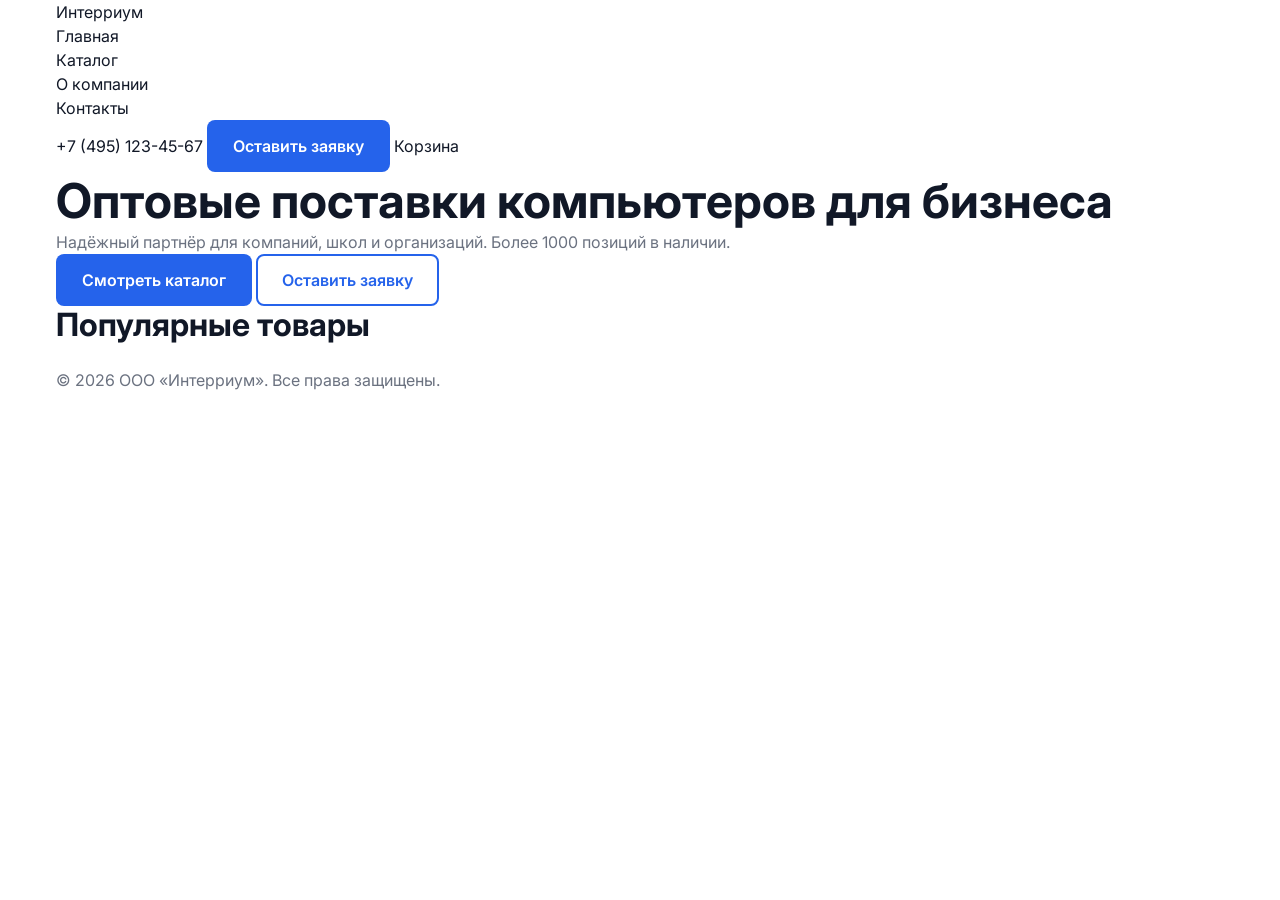
==== about.html @ 9c42518e "Initial commit" ====
<!doctype html>
<html lang="ru">
  <head>
    <meta charset="UTF-8" />
    <meta name="viewport" content="width=device-width, initial-scale=1.0" />
    <meta
      name="description"
      content="ООО Интерриум  оптовый поставщик компьютерной техники с 2005 года. История, партнёры, преимущества."
    />
    <title>О компании — Интерриум</title>
    <link rel="preconnect" href="https://fonts.googleapis.com" />
    <link rel="preconnect" href="https://fonts.gstatic.com" crossorigin />
    <link
      href="https://fonts.googleapis.com/css2?family=Inter:ital,opsz,wght@0,14..32,100..900;1,14..32,100..900&display=swap"
      rel="stylesheet"
    />
    <link rel="stylesheet" href="css/reset.css" />
    <link rel="stylesheet" href="css/variables.css" />
    <link rel="stylesheet" href="css/style.css" />
  </head>
  <body>
    <header class="header">
      <div class="container">
        <a href="index.html" class="header__logo">Интерриум</a>
        <nav class="header__nav">
          <ul class="header__nav-list">
            <li>
              <a href="index.html" class="header__nav-link active">Главная</a>
            </li>
            <li>
              <a href="catalog.html" class="header__nav-link">Каталог</a>
            </li>
            <li>
              <a href="about.html" class="header__nav-link">О компании</a>
            </li>
            <li>
              <a href="contacts.html" class="header__nav-link">Контакты</a>
            </li>
          </ul>
        </nav>
        <a href="tel:+74951234567" class="header__phone">+7 (495) 123-45-67</a>
        <button type="button" class="btn btn--primary header__btn">
          Оставить заявку
        </button>
        <a href="cart.html" class="header__cart">Корзина</a>
      </div>
    </header>

    <main class="main">
      <section class="hero">
        <div class="container">
          <h1 class="hero__title">Оптовые поставки компьютеров для бизнеса</h1>
          <p class="hero__subtitle">
            Надёжный партнёр для компаний, школ и организаций. Более 1000
            позиций в наличии.
          </p>
          <div class="hero__buttons">
            <button type="button" class="btn btn--primary">
              Смотреть каталог
            </button>
            <button type="button" class="btn btn--outline">
              Оставить заявку
            </button>
          </div>
        </div>
      </section>

      <section class="featured-products">
        <div class="container">
          <h2 class="section-title">Популярные товары</h2>
        </div>
      </section>
    </main>

    <footer class="footer">
      <div class="container">
        <p class="footer__copy">© 2026 ООО «Интерриум». Все права защищены.</p>
      </div>
    </footer>

    <script src="js\main.js"></script>
  </body>
</html>
---- css/variables.css ----
:root {
  --color-primary: #2563eb;
  --color-primary-dark: #1d4ed8;

  --color-dark: #111827;
  --color-gray: #6b7280;
  --color-light: #f3f4f6;
  --color-white: #ffffff;

  --color-success: #10b981;
  --color-danger: #ef4444;

  --font-family: "Inter", sans-serif;

  --font-size-xs: 12px;
  --font-size-sm: 14px;
  --font-size-base: 16px;
  --font-size-lg: 18px;
  --font-size-xl: 20px;
  --font-size-2xl: 24px;
  --font-size-3xl: 32px;
  --font-size-4xl: 48px;

  --font-weight-regular: 400;
  --font-weight-medium: 500;
  --font-weight-semibold: 600;
  --font-weight-bold: 700;

  --line-height-tight: 1.2;
  --line-height-normal: 1.5;
  --line-height-loose: 1.75;

  --spacing-xs: 4px;
  --spacing-sm: 8px;
  --spacing-md: 16px;
  --spacing-lg: 24px;
  --spacing-xl: 32px;
  --spacing-2xl: 48px;
  --spacing-3xl: 64px;
  --spacing-4xl: 96px;

  --radius-sm: 4px;
  --radius-md: 8px;
  --radius-lg: 12px;
  --radius-xl: 16px;
  --radius-full: 9999px;

  --shadow-sm: 0 1px 3px rgba(0, 0, 0, 0.1);
  --shadow-md: 0 4px 12px rgba(0, 0, 0, 0.1);
  --shadow-lg: 0 8px 24px rgba(0, 0, 0, 0.12);

  --transition-fast: 0.15s ease;
  --transition-base: 0.3s ease;

  --container-width: 1200px;
  --header-height: 80px;
}
---- css/style.css ----
body {
  font-family: var(--font-family);
  font-size: var(--font-size-base);
  font-weight: var(--font-weight-regular);
  line-height: var(--line-height-normal);
  color: var(--color-dark);
  background-color: var(--color-white);
  -webkit-font-smoothing: antialiased;
}

h1 {
  font-size: var(--font-size-4xl);
  font-weight: var(--font-weight-bold);
  line-height: var(--line-height-tight);
  color: var(--color-dark);
}

h2 {
  font-size: var(--font-size-3xl);
  font-weight: var(--font-weight-bold);
  line-height: var(--line-height-tight);
}

h3 {
  font-size: var(--font-size-2xl);
  font-weight: var(--font-weight-semibold);
  line-height: var(--line-height-tight);
}

p {
  line-height: var(--line-height-normal);
  color: var(--color-gray);
}

.section-title {
  font-size: var(--font-size-3xl);
  font-weight: var(--font-weight-bold);
  color: var(--color-dark);
  margin-bottom: var(--spacing-lg);
}

.section-subtitle {
  font-size: var(--font-size-lg);
  color: var(--color-gray);
  margin-bottom: var(--spacing-2xl);
}

.btn {
  display: inline-flex;
  align-items: center;
  justify-content: center;
  gap: var(--spacing-sm);
  padding: 12px 24px;
  font-size: var(--font-size-base);
  font-weight: var(--font-weight-semibold);
  border-radius: var(--radius-md);
  cursor: pointer;
  border: 2px solid transparent;
  transition: all var(--transition-base);
  white-space: nowrap;
}

.btn--primary {
  background-color: var(--color-primary);
  color: var(--color-white);
}

.btn--primary:hover {
  background-color: var(--color-primary-dark);
}

.btn--outline {
  background-color: transparent;
  color: var(--color-primary);
  border-color: var(--color-primary);
}

.btn--outline:hover {
  background-color: var(--color-primary);
  color: var(--color-white);
}

.container {
  max-width: var(--container-width);
  margin-left: auto;
  margin-right: auto;
  padding-left: var(--spacing-md);
  padding-right: var(--spacing-md);
}
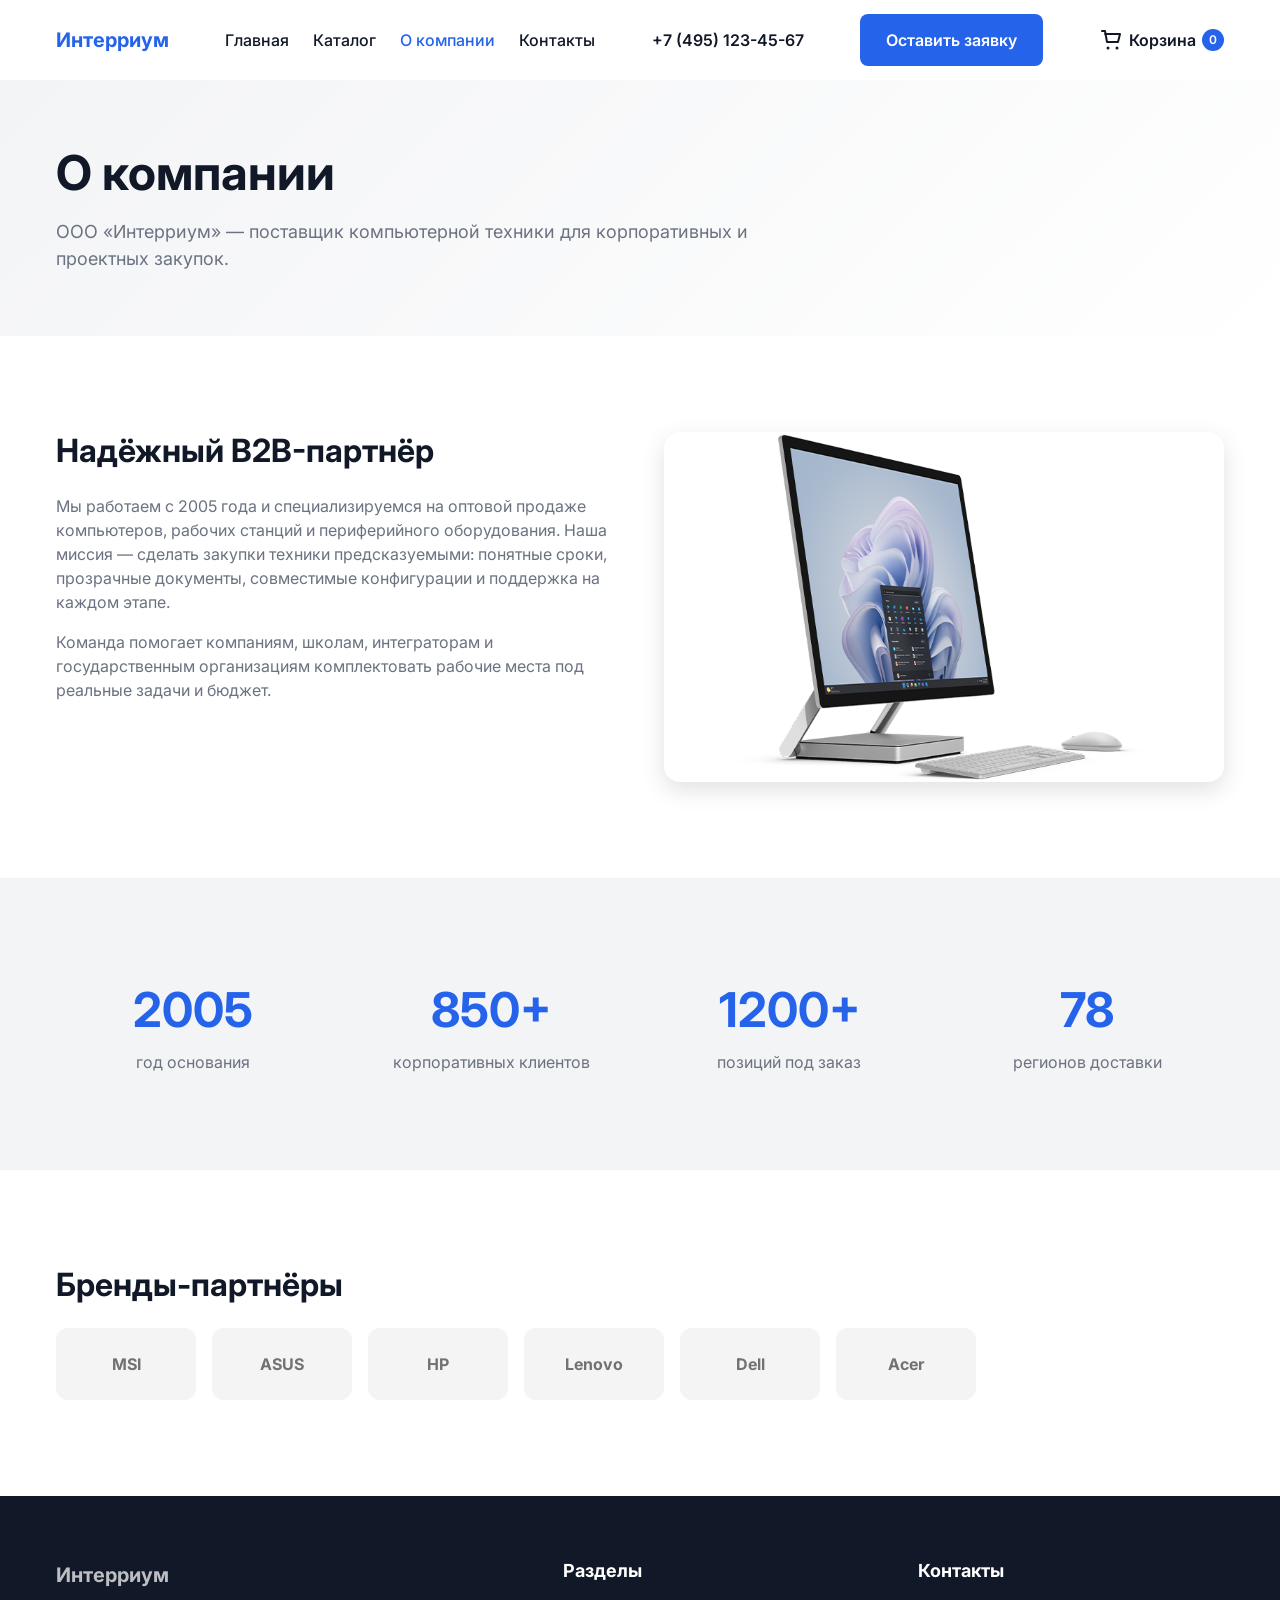
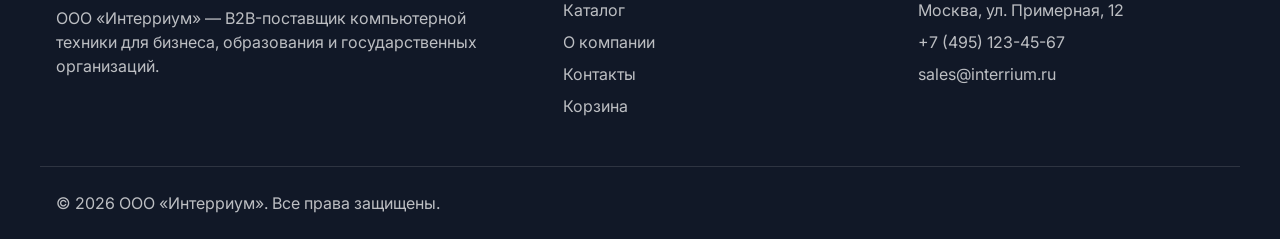
==== commit 0972e25c: "Final commit" ====
--- a/about.html
+++ b/about.html
@@ -1,83 +1,72 @@
 <!doctype html>
 <html lang="ru">
-  <head>
-    <meta charset="UTF-8" />
-    <meta name="viewport" content="width=device-width, initial-scale=1.0" />
-    <meta
-      name="description"
-      content="ООО Интерриум  оптовый поставщик компьютерной техники с 2005 года. История, партнёры, преимущества."
-    />
-    <title>О компании — Интерриум</title>
+<head>
+  <meta charset="UTF-8" />
+  <meta name="viewport" content="width=device-width, initial-scale=1.0" />
+  <meta name="description" content="ООО «Интерриум» — опытный оптовый поставщик компьютерной техники с 2005 года: история, миссия, достижения и бренды-партнёры." />
+  <title>О компании — ООО Интерриум</title>
+    <link rel="icon" href="assets/icons/favicon.svg" type="image/svg+xml" />
     <link rel="preconnect" href="https://fonts.googleapis.com" />
     <link rel="preconnect" href="https://fonts.gstatic.com" crossorigin />
-    <link
-      href="https://fonts.googleapis.com/css2?family=Inter:ital,opsz,wght@0,14..32,100..900;1,14..32,100..900&display=swap"
-      rel="stylesheet"
-    />
+    <link href="https://fonts.googleapis.com/css2?family=Inter:wght@400;500;600;700;800&family=Manrope:wght@400;600;700&display=swap" rel="stylesheet" />
     <link rel="stylesheet" href="css/reset.css" />
     <link rel="stylesheet" href="css/variables.css" />
     <link rel="stylesheet" href="css/style.css" />
-  </head>
-  <body>
-    <header class="header">
-      <div class="container">
-        <a href="index.html" class="header__logo">Интерриум</a>
-        <nav class="header__nav">
-          <ul class="header__nav-list">
-            <li>
-              <a href="index.html" class="header__nav-link active">Главная</a>
-            </li>
-            <li>
-              <a href="catalog.html" class="header__nav-link">Каталог</a>
-            </li>
-            <li>
-              <a href="about.html" class="header__nav-link">О компании</a>
-            </li>
-            <li>
-              <a href="contacts.html" class="header__nav-link">Контакты</a>
-            </li>
-          </ul>
-        </nav>
-        <a href="tel:+74951234567" class="header__phone">+7 (495) 123-45-67</a>
-        <button type="button" class="btn btn--primary header__btn">
-          Оставить заявку
-        </button>
-        <a href="cart.html" class="header__cart">Корзина</a>
-      </div>
-    </header>
-
-    <main class="main">
-      <section class="hero">
-        <div class="container">
-          <h1 class="hero__title">Оптовые поставки компьютеров для бизнеса</h1>
-          <p class="hero__subtitle">
-            Надёжный партнёр для компаний, школ и организаций. Более 1000
-            позиций в наличии.
-          </p>
-          <div class="hero__buttons">
-            <button type="button" class="btn btn--primary">
-              Смотреть каталог
-            </button>
-            <button type="button" class="btn btn--outline">
-              Оставить заявку
-            </button>
-          </div>
-        </div>
-      </section>
-
-      <section class="featured-products">
-        <div class="container">
-          <h2 class="section-title">Популярные товары</h2>
-        </div>
-      </section>
-    </main>
-
-    <footer class="footer">
-      <div class="container">
-        <p class="footer__copy">© 2026 ООО «Интерриум». Все права защищены.</p>
-      </div>
-    </footer>
-
-    <script src="js\main.js"></script>
-  </body>
-</html>
+    <link rel="stylesheet" href="css/header.css" />
+    <link rel="stylesheet" href="css/footer.css" />
+    <link rel="stylesheet" href="css/catalog.css" />
+    <link rel="stylesheet" href="css/product.css" />
+    <link rel="stylesheet" href="css/cart.css" />
+    <link rel="stylesheet" href="css/adaptive.css" />
+</head>
+<body>
+<header class="header" id="siteHeader">
+  <div class="container header__inner">
+    <a href="index.html" class="header__logo" aria-label="ООО Интерриум, на главную">Интерриум</a>
+    <nav class="header__nav" aria-label="Основная навигация">
+      <ul class="header__nav-list"><li><a href="index.html" class="header__nav-link ">Главная</a></li>
+<li><a href="catalog.html" class="header__nav-link ">Каталог</a></li>
+<li><a href="about.html" class="header__nav-link active">О компании</a></li>
+<li><a href="contacts.html" class="header__nav-link ">Контакты</a></li></ul>
+    </nav>
+    <a href="tel:+74951234567" class="header__phone">+7 (495) 123-45-67</a>
+    <button type="button" class="btn btn--primary header__btn" data-modal="requestModal">Оставить заявку</button>
+    <a href="cart.html" class="header__cart" aria-label="Перейти в корзину">
+      <svg class="header__cart-icon" aria-hidden="true" viewBox="0 0 24 24" fill="none"><path d="M6 6h15l-2 8H8L6 3H3" stroke="currentColor" stroke-width="2" stroke-linecap="round" stroke-linejoin="round"/><circle cx="9" cy="20" r="1.5" fill="currentColor"/><circle cx="18" cy="20" r="1.5" fill="currentColor"/></svg>
+      <span>Корзина</span><span class="header__cart-count">0</span>
+    </a>
+    <button type="button" class="header__burger" aria-label="Открыть меню" aria-expanded="false"><span></span><span></span><span></span></button>
+  </div>
+</header>
+<main class="main">
+<section class="page-hero"><div class="container"><h1>О компании</h1><p>ООО «Интерриум» — поставщик компьютерной техники для корпоративных и проектных закупок.</p></div></section><section class="section about"><div class="container about__grid"><div><h2 class="section-title">Надёжный B2B-партнёр</h2><p>Мы работаем с 2005 года и специализируемся на оптовой продаже компьютеров, рабочих станций и периферийного оборудования. Наша миссия — сделать закупки техники предсказуемыми: понятные сроки, прозрачные документы, совместимые конфигурации и поддержка на каждом этапе.</p><p>Команда помогает компаниям, школам, интеграторам и государственным организациям комплектовать рабочие места под реальные задачи и бюджет.</p></div><img src="assets/images/banner_1.png" alt="Компьютерная техника ООО Интерриум" loading="lazy"></div></section><section class="section achievements"><div class="container achievements__grid"><div><strong>2005</strong><span>год основания</span></div><div><strong>850+</strong><span>корпоративных клиентов</span></div><div><strong>1200+</strong><span>позиций под заказ</span></div><div><strong>78</strong><span>регионов доставки</span></div></div></section><section class="section partners"><div class="container"><h2 class="section-title">Бренды-партнёры</h2><div class="partners__row"><span>MSI</span><span>ASUS</span><span>HP</span><span>Lenovo</span><span>Dell</span><span>Acer</span></div></div></section>
+</main>
+<footer class="footer">
+  <div class="container footer__grid">
+    <div><a href="index.html" class="footer__logo">Интерриум</a><p>ООО «Интерриум» — B2B-поставщик компьютерной техники для бизнеса, образования и государственных организаций.</p></div>
+    <nav aria-label="Навигация в подвале"><h2 class="footer__title">Разделы</h2><ul class="footer__links"><li><a href="catalog.html">Каталог</a></li><li><a href="about.html">О компании</a></li><li><a href="contacts.html">Контакты</a></li><li><a href="cart.html">Корзина</a></li></ul></nav>
+    <address class="footer__address"><h2 class="footer__title">Контакты</h2><p>Москва, ул. Примерная, 12</p><p><a href="tel:+74951234567">+7 (495) 123-45-67</a></p><p><a href="mailto:sales@interrium.ru">sales@interrium.ru</a></p></address>
+  </div>
+  <div class="container footer__bottom"><p class="footer__copy">© 2026 ООО «Интерриум». Все права защищены.</p></div>
+</footer>
+<div class="modal" id="requestModal" aria-hidden="true">
+  <div class="modal__overlay" data-modal-close></div>
+  <div class="modal__window" role="dialog" aria-modal="true" aria-labelledby="requestModalTitle">
+    <button type="button" class="modal__close" data-modal-close aria-label="Закрыть окно"><svg aria-hidden="true" viewBox="0 0 24 24" fill="none"><path d="M6 6l12 12M18 6 6 18" stroke="currentColor" stroke-width="2" stroke-linecap="round"/></svg></button>
+    <form class="form modal__form js-validate-form" novalidate>
+      <h2 id="requestModalTitle" class="form__title">Оставить заявку</h2>
+      <p class="form__text">Заполните форму, и менеджер подготовит оптовое предложение.</p>
+      <label class="form__field">Имя<input name="name" type="text" placeholder="Ваше имя" required /></label>
+      <label class="form__field">Организация<input name="organization" type="text" placeholder="Название организации" required /></label>
+      <label class="form__field">Телефон<input name="phone" type="tel" placeholder="+7 900 000-00-00" required /></label>
+      <label class="form__field">Email<input name="email" type="email" placeholder="name@company.ru" required /></label>
+      <label class="form__field">Комментарий<textarea name="message" placeholder="Какие компьютеры вас интересуют" required></textarea></label>
+      <button class="btn btn--primary form__submit" type="submit">Отправить</button>
+    </form>
+    <div class="form-success" hidden><h2>Спасибо! Заявка принята.</h2><p>Мы свяжемся с вами в ближайшее рабочее время.</p></div>
+  </div>
+</div>
+<script src="js/main.js"></script>
+<script src="js/modal.js"></script>
+</body>
+</html>
--- a/css/variables.css
+++ b/css/variables.css
@@ -1,17 +1,19 @@
 :root {
   --color-primary: #2563eb;
+  --color-primary-rgb: 37, 99, 235;
   --color-primary-dark: #1d4ed8;
-
   --color-dark: #111827;
+  --color-dark-rgb: 17, 24, 39;
   --color-gray: #6b7280;
+  --color-gray-rgb: 107, 114, 128;
   --color-light: #f3f4f6;
   --color-white: #ffffff;
-
+  --color-white-rgb: 255, 255, 255;
   --color-success: #10b981;
+  --color-success-rgb: 16, 185, 129;
   --color-danger: #ef4444;
-
-  --font-family: "Inter", sans-serif;
-
+  --color-danger-rgb: 239, 68, 68;
+  --font-family: "Inter", "Manrope", sans-serif;
   --font-size-xs: 12px;
   --font-size-sm: 14px;
   --font-size-base: 16px;
@@ -20,16 +22,13 @@
   --font-size-2xl: 24px;
   --font-size-3xl: 32px;
   --font-size-4xl: 48px;
-
   --font-weight-regular: 400;
   --font-weight-medium: 500;
   --font-weight-semibold: 600;
   --font-weight-bold: 700;
-
   --line-height-tight: 1.2;
   --line-height-normal: 1.5;
   --line-height-loose: 1.75;
-
   --spacing-xs: 4px;
   --spacing-sm: 8px;
   --spacing-md: 16px;
@@ -38,20 +37,16 @@
   --spacing-2xl: 48px;
   --spacing-3xl: 64px;
   --spacing-4xl: 96px;
-
   --radius-sm: 4px;
   --radius-md: 8px;
   --radius-lg: 12px;
   --radius-xl: 16px;
   --radius-full: 9999px;
-
-  --shadow-sm: 0 1px 3px rgba(0, 0, 0, 0.1);
-  --shadow-md: 0 4px 12px rgba(0, 0, 0, 0.1);
-  --shadow-lg: 0 8px 24px rgba(0, 0, 0, 0.12);
-
-  --transition-fast: 0.15s ease;
-  --transition-base: 0.3s ease;
-
+  --shadow-sm: 0 1px 3px rgba(0, 0, 0, .1);
+  --shadow-md: 0 4px 12px rgba(0, 0, 0, .1);
+  --shadow-lg: 0 8px 24px rgba(0, 0, 0, .12);
+  --transition-fast: .15s ease;
+  --transition-base: .3s ease;
   --container-width: 1200px;
   --header-height: 80px;
 }
--- a/css/style.css
+++ b/css/style.css
@@ -1,5 +1,14 @@
+html {
+  scroll-behavior: smooth;
+}
+
+html,
 body {
-  font-family: var(--font-family);
+  overflow-x: hidden;
+}
+
+body {
+  font-family: var(--font-family), "Manrope", sans-serif;
   font-size: var(--font-size-base);
   font-weight: var(--font-weight-regular);
   line-height: var(--line-height-normal);
@@ -8,82 +17,647 @@
   -webkit-font-smoothing: antialiased;
 }
 
+body.is-locked {
+  overflow: hidden;
+}
+
+h1,
+h2,
+h3 {
+  line-height: var(--line-height-tight);
+  color: var(--color-dark);
+}
+
 h1 {
   font-size: var(--font-size-4xl);
   font-weight: var(--font-weight-bold);
-  line-height: var(--line-height-tight);
-  color: var(--color-dark);
-}
-
-h2 {
-  font-size: var(--font-size-3xl);
-  font-weight: var(--font-weight-bold);
-  line-height: var(--line-height-tight);
-}
-
-h3 {
-  font-size: var(--font-size-2xl);
-  font-weight: var(--font-weight-semibold);
-  line-height: var(--line-height-tight);
-}
-
-p {
-  line-height: var(--line-height-normal);
-  color: var(--color-gray);
-}
-
+}
+
+h2,
 .section-title {
   font-size: var(--font-size-3xl);
   font-weight: var(--font-weight-bold);
-  color: var(--color-dark);
+}
+
+h3 {
+  font-size: var(--font-size-xl);
+  font-weight: var(--font-weight-semibold);
+}
+
+p {
+  color: var(--color-gray);
+}
+
+.main {
+  padding-top: var(--header-height);
+}
+
+.container {
+  max-width: var(--container-width);
+  margin: 0 auto;
+  padding: 0 var(--spacing-md);
+}
+
+.section {
+  padding: var(--spacing-4xl) 0;
+}
+
+.section-title {
   margin-bottom: var(--spacing-lg);
 }
 
 .section-subtitle {
+  max-width: 620px;
+  margin-bottom: var(--spacing-xl);
   font-size: var(--font-size-lg);
-  color: var(--color-gray);
-  margin-bottom: var(--spacing-2xl);
 }
 
 .btn {
   display: inline-flex;
+  min-height: 44px;
   align-items: center;
   justify-content: center;
   gap: var(--spacing-sm);
   padding: 12px 24px;
-  font-size: var(--font-size-base);
+  border: 2px solid transparent;
+  border-radius: var(--radius-md);
   font-weight: var(--font-weight-semibold);
+  text-align: center;
+  cursor: pointer;
+  transition:
+    background-color var(--transition-base),
+    color var(--transition-base),
+    border-color var(--transition-base),
+    transform var(--transition-base),
+    box-shadow var(--transition-base);
+}
+
+.btn:hover {
+  transform: translateY(-2px);
+}
+
+.btn--primary {
+  color: var(--color-white);
+  background-color: var(--color-primary);
+}
+
+.btn--primary:hover,
+.btn--primary:focus-visible {
+  background-color: var(--color-primary-dark);
+  box-shadow: var(--shadow-md);
+}
+
+.btn--outline {
+  color: var(--color-primary);
+  background-color: transparent;
+  border-color: var(--color-primary);
+}
+
+.btn--outline:hover,
+.btn--outline:focus-visible {
+  color: var(--color-white);
+  background-color: var(--color-primary);
+}
+
+.visually-hidden {
+  position: absolute;
+  width: 1px;
+  height: 1px;
+  padding: 0;
+  margin: -1px;
+  overflow: hidden;
+  clip: rect(0, 0, 0, 0);
+  white-space: nowrap;
+  border: 0;
+}
+
+.page-hero {
+  padding: var(--spacing-3xl) 0;
+  background: linear-gradient(135deg, var(--color-light), var(--color-white));
+}
+
+.page-hero h1,
+.page-hero p {
+  max-width: 760px;
+}
+
+.page-hero p {
+  margin-top: var(--spacing-md);
+  font-size: var(--font-size-lg);
+}
+
+.hero--home {
+  min-height: calc(100vh - var(--header-height));
+  display: flex;
+  align-items: center;
+  position: relative;
+  background:
+    radial-gradient(
+      circle at 10% 20%,
+      rgba(var(--color-primary-rgb), 0.16),
+      transparent 34%
+    ),
+    linear-gradient(135deg, var(--color-light), var(--color-white));
+}
+
+.hero__inner {
+  display: grid;
+  grid-template-columns: minmax(300px, 1fr) minmax(320px, 1fr);
+  align-items: center;
+  gap: var(--spacing-3xl);
+}
+
+.hero__media {
+  position: relative;
+}
+
+.hero__media::before {
+  content: "";
+  position: absolute;
+  inset: 10% -5% -5% 8%;
+  z-index: 0;
+  border-radius: var(--radius-xl);
+  background-color: rgba(var(--color-primary-rgb), 0.14);
+}
+
+.hero__media img {
+  position: relative;
+  z-index: 1;
+  width: 100%;
+  border-radius: var(--radius-xl);
+  box-shadow: var(--shadow-lg);
+}
+
+.hero__title {
+  margin-bottom: var(--spacing-lg);
+  text-shadow: 0 8px 24px rgba(var(--color-dark-rgb), 0.08);
+}
+
+.hero__subtitle {
+  margin-bottom: var(--spacing-xl);
+  font-size: var(--font-size-lg);
+}
+
+.hero__buttons {
+  display: flex;
+  flex-wrap: wrap;
+  gap: var(--spacing-md);
+}
+
+.advantages__grid,
+.products-grid,
+.steps__grid,
+.reviews__grid,
+.achievements__grid {
+  display: grid;
+  gap: var(--spacing-lg);
+}
+
+.advantages__grid {
+  grid-template-columns: repeat(4, 1fr);
+}
+
+.advantage-card,
+.product-card,
+.review-card,
+.steps__grid li,
+.form,
+.contacts__address,
+.cart__summary,
+.cart__empty,
+.catalog__sidebar,
+.product-detail__info,
+.product-detail__gallery {
+  border: 1px solid rgba(var(--color-gray-rgb), 0.18);
+  border-radius: var(--radius-xl);
+  background-color: var(--color-white);
+  box-shadow: var(--shadow-sm);
+}
+
+.advantage-card {
+  padding: var(--spacing-lg);
+  transition:
+    transform var(--transition-base),
+    box-shadow var(--transition-base);
+}
+
+.advantage-card:hover {
+  transform: translateY(-8px);
+  box-shadow: var(--shadow-lg);
+}
+
+.advantage-card__icon {
+  display: inline-flex;
+  width: 48px;
+  height: 48px;
+  align-items: center;
+  justify-content: center;
+  margin-bottom: var(--spacing-md);
+  border-radius: var(--radius-lg);
+  color: var(--color-primary);
+  background-color: rgba(var(--color-primary-rgb), 0.1);
+}
+
+.advantage-card__icon svg {
+  width: 28px;
+  height: 28px;
+}
+
+.advantage-card h3,
+.product-card h3,
+.steps__grid h3 {
+  margin-bottom: var(--spacing-sm);
+}
+
+.products-grid,
+.products-grid--featured {
+  grid-template-columns: repeat(3, 1fr);
+}
+
+.product-card {
+  position: relative;
+  display: flex;
+  flex-direction: column;
+  gap: var(--spacing-sm);
+  padding: var(--spacing-md);
+  animation: fadeIn 0.45s ease both;
+}
+
+.product-card img {
+  width: 100%;
+  aspect-ratio: 4 / 3;
+  object-fit: cover;
+  border-radius: var(--radius-lg);
+  background-color: var(--color-light);
+}
+
+.product-card strong {
+  margin-top: auto;
+  font-size: var(--font-size-xl);
+  color: var(--color-dark);
+}
+
+.product-card__actions {
+  display: grid;
+  grid-template-columns: 1fr 1fr;
+  gap: var(--spacing-sm);
+}
+
+.badge {
+  display: inline-flex;
+  width: max-content;
+  align-items: center;
+  padding: 4px 10px;
+  border-radius: var(--radius-full);
+  font-size: var(--font-size-sm);
+  font-weight: var(--font-weight-semibold);
+  color: var(--color-gray);
+  background-color: var(--color-light);
+}
+
+.badge--success {
+  color: var(--color-success);
+  background-color: rgba(var(--color-success-rgb), 0.12);
+}
+
+.badge--muted {
+  color: var(--color-danger);
+  background-color: rgba(var(--color-danger-rgb), 0.12);
+}
+
+.steps__grid {
+  grid-template-columns: repeat(4, 1fr);
+  counter-reset: steps;
+}
+
+.steps__grid li {
+  position: relative;
+  padding: var(--spacing-xl) var(--spacing-lg) var(--spacing-lg);
+  counter-increment: steps;
+}
+
+.steps__grid li::before {
+  content: counter(steps);
+  position: absolute;
+  top: var(--spacing-md);
+  right: var(--spacing-md);
+  width: 36px;
+  height: 36px;
+  display: grid;
+  place-items: center;
+  border-radius: var(--radius-full);
+  color: var(--color-white);
+  background-color: var(--color-primary);
+  font-weight: var(--font-weight-bold);
+}
+
+.reviews__grid {
+  grid-template-columns: repeat(3, 1fr);
+}
+
+.review-card {
+  padding: var(--spacing-lg);
+}
+
+.review-card p {
+  position: relative;
+  margin-bottom: var(--spacing-lg);
+  padding-left: var(--spacing-lg);
+}
+
+.review-card p::before {
+  content: "«";
+  position: absolute;
+  left: 0;
+  top: -12px;
+  font-size: 44px;
+  line-height: 1;
+  color: var(--color-primary);
+}
+
+.review-card div {
+  display: grid;
+  grid-template-columns: 48px 1fr;
+  column-gap: var(--spacing-md);
+  align-items: center;
+}
+
+.review-card small {
+  grid-column: 2;
+  color: var(--color-gray);
+}
+
+.avatar {
+  grid-row: 1 / 3;
+  display: grid;
+  width: 48px;
+  height: 48px;
+  place-items: center;
+  border-radius: var(--radius-full);
+  color: var(--color-white);
+  background-color: var(--color-primary);
+  font-weight: var(--font-weight-bold);
+}
+
+.request-section {
+  background-color: var(--color-light);
+}
+
+.request-section__grid,
+.about__grid,
+.contacts__grid {
+  display: grid;
+  grid-template-columns: 1fr 1fr;
+  gap: var(--spacing-2xl);
+  align-items: start;
+}
+
+.form {
+  display: grid;
+  gap: var(--spacing-md);
+  padding: var(--spacing-xl);
+}
+
+.form__title {
+  margin-bottom: 0;
+}
+
+.form__text {
+  margin-bottom: var(--spacing-sm);
+}
+
+.form__field {
+  display: grid;
+  gap: var(--spacing-xs);
+  color: var(--color-dark);
+  font-weight: var(--font-weight-medium);
+}
+
+.form input,
+.form textarea,
+.catalog__search input,
+.catalog__sort,
+.cart-item__qty input {
+  width: 100%;
+  border: 1px solid rgba(var(--color-gray-rgb), 0.32);
   border-radius: var(--radius-md);
-  cursor: pointer;
-  border: 2px solid transparent;
-  transition: all var(--transition-base);
-  white-space: nowrap;
-}
-
-.btn--primary {
+  padding: 12px 14px;
+  color: var(--color-dark);
+  background-color: var(--color-white);
+  transition:
+    border-color var(--transition-base),
+    box-shadow var(--transition-base);
+}
+
+.form textarea {
+  min-height: 120px;
+  resize: none;
+}
+
+.form input:focus,
+.form textarea:focus,
+.catalog__search input:focus,
+.catalog__sort:focus {
+  outline: none;
+  border-color: var(--color-primary);
+  box-shadow: 0 0 0 4px rgba(var(--color-primary-rgb), 0.14);
+}
+
+.form__field.field--error input,
+.form__field.field--error textarea {
+  border-color: var(--color-danger);
+}
+
+.error-message {
+  color: var(--color-danger);
+  font-size: var(--font-size-sm);
+}
+
+.form-success {
+  padding: var(--spacing-xl);
+  text-align: center;
+}
+
+.form-success h2 {
+  margin-bottom: var(--spacing-sm);
+}
+
+.about__grid img {
+  width: 100%;
+  border-radius: var(--radius-xl);
+  box-shadow: var(--shadow-lg);
+}
+
+.about__grid p + p {
+  margin-top: var(--spacing-md);
+}
+
+.achievements {
+  background-color: var(--color-light);
+}
+
+.achievements__grid {
+  grid-template-columns: repeat(4, 1fr);
+}
+
+.achievements__grid div {
+  display: grid;
+  gap: var(--spacing-xs);
+  text-align: center;
+}
+
+.achievements__grid strong {
+  color: var(--color-primary);
+  font-size: var(--font-size-4xl);
+}
+
+.achievements__grid span {
+  color: var(--color-gray);
+}
+
+.partners__row {
+  display: flex;
+  flex-wrap: wrap;
+  gap: var(--spacing-md);
+}
+
+.partners__row span {
+  min-width: 140px;
+  padding: var(--spacing-lg);
+  border-radius: var(--radius-lg);
+  color: var(--color-gray);
+  background-color: var(--color-light);
+  text-align: center;
+  font-weight: var(--font-weight-bold);
+  filter: grayscale(1);
+  transition:
+    filter var(--transition-base),
+    color var(--transition-base),
+    transform var(--transition-base);
+}
+
+.partners__row span:hover {
+  filter: grayscale(0);
+  color: var(--color-primary);
+  transform: translateY(-4px);
+}
+
+.contacts__map iframe {
+  width: 100%;
+  min-height: 420px;
+  border: 0;
+  border-radius: var(--radius-xl);
+}
+
+.contacts__address {
+  padding: var(--spacing-xl);
+  font-style: normal;
+}
+
+.contacts__address p {
+  margin-top: var(--spacing-md);
+}
+
+.toast {
+  position: fixed;
+  right: 16px;
+  bottom: 16px;
+  z-index: 1200;
+  max-width: 340px;
+  padding: 14px 18px;
+  border-radius: var(--radius-lg);
+  color: var(--color-white);
+  background-color: var(--color-dark);
+  box-shadow: var(--shadow-lg);
+  transform: translateY(30px);
+  opacity: 0;
+  pointer-events: none;
+  transition:
+    opacity var(--transition-base),
+    transform var(--transition-base);
+}
+
+.toast--show {
+  transform: translateY(0);
+  opacity: 1;
+}
+
+@keyframes fadeIn {
+  from {
+    opacity: 0;
+    transform: translateY(16px);
+  }
+  to {
+    opacity: 1;
+    transform: translateY(0);
+  }
+}
+
+.modal {
+  position: fixed;
+  inset: 0;
+  z-index: 1000;
+  display: grid;
+  place-items: center;
+  padding: var(--spacing-md);
+  opacity: 0;
+  visibility: hidden;
+  transition:
+    opacity var(--transition-base),
+    visibility var(--transition-base);
+}
+
+.modal.is-open {
+  opacity: 1;
+  visibility: visible;
+}
+
+.modal__overlay {
+  position: absolute;
+  inset: 0;
+  background-color: rgba(var(--color-dark-rgb), 0.62);
+}
+
+.modal__window {
+  position: relative;
+  z-index: 1;
+  width: min(100%, 560px);
+  max-height: calc(100vh - 32px);
+  overflow: auto;
+  border-radius: var(--radius-xl);
+  background-color: var(--color-white);
+  box-shadow: var(--shadow-lg);
+  transform: translateY(18px) scale(0.98);
+  transition: transform var(--transition-base);
+}
+
+.modal.is-open .modal__window {
+  transform: translateY(0) scale(1);
+}
+
+.modal__close {
+  position: absolute;
+  top: 12px;
+  right: 12px;
+  z-index: 2;
+  display: grid;
+  width: 44px;
+  height: 44px;
+  place-items: center;
+  border-radius: var(--radius-full);
+  color: var(--color-dark);
+  background-color: var(--color-light);
+  transition:
+    background-color var(--transition-base),
+    color var(--transition-base);
+}
+
+.modal__close:hover {
+  color: var(--color-white);
   background-color: var(--color-primary);
-  color: var(--color-white);
-}
-
-.btn--primary:hover {
-  background-color: var(--color-primary-dark);
-}
-
-.btn--outline {
-  background-color: transparent;
-  color: var(--color-primary);
-  border-color: var(--color-primary);
-}
-
-.btn--outline:hover {
-  background-color: var(--color-primary);
-  color: var(--color-white);
-}
-
-.container {
-  max-width: var(--container-width);
-  margin-left: auto;
-  margin-right: auto;
-  padding-left: var(--spacing-md);
-  padding-right: var(--spacing-md);
-}
+}
+
+.modal__close svg {
+  width: 22px;
+  height: 22px;
+}
--- a/css/header.css
+++ b/css/header.css
@@ -0,0 +1,116 @@
+.header {
+  position: fixed;
+  top: 0;
+  left: 0;
+  right: 0;
+  z-index: 900;
+  min-height: var(--header-height);
+  background-color: rgba(var(--color-white-rgb), .96);
+  backdrop-filter: blur(14px);
+  transition: box-shadow var(--transition-base);
+}
+
+.header.header--scrolled {
+  box-shadow: var(--shadow-md);
+}
+
+.header__inner {
+  min-height: var(--header-height);
+  display: flex;
+  align-items: center;
+  justify-content: space-between;
+  gap: var(--spacing-md);
+}
+
+.header__logo,
+.footer__logo {
+  color: var(--color-primary);
+  font-size: var(--font-size-xl);
+  font-weight: var(--font-weight-bold);
+}
+
+.header__nav-list {
+  display: flex;
+  align-items: center;
+  gap: var(--spacing-lg);
+}
+
+.header__nav-link {
+  color: var(--color-dark);
+  font-weight: var(--font-weight-medium);
+  transition: color var(--transition-base);
+}
+
+.header__nav-link:hover,
+.header__nav-link.active {
+  color: var(--color-primary);
+}
+
+.header__phone {
+  color: var(--color-dark);
+  font-weight: var(--font-weight-semibold);
+  white-space: nowrap;
+}
+
+.header__cart {
+  position: relative;
+  display: inline-flex;
+  align-items: center;
+  gap: 6px;
+  color: var(--color-dark);
+  font-weight: var(--font-weight-semibold);
+}
+
+.header__cart:hover {
+  color: var(--color-primary);
+}
+
+.header__cart-icon {
+  width: 24px;
+  height: 24px;
+}
+
+.header__cart-count {
+  display: grid;
+  min-width: 22px;
+  height: 22px;
+  place-items: center;
+  border-radius: var(--radius-full);
+  color: var(--color-white);
+  background-color: var(--color-primary);
+  font-size: var(--font-size-xs);
+  line-height: 1;
+}
+
+.header__burger {
+  display: none;
+  width: 44px;
+  height: 44px;
+  flex-shrink: 0;
+  align-items: center;
+  justify-content: center;
+  flex-direction: column;
+  gap: 5px;
+  border-radius: var(--radius-md);
+  background-color: var(--color-light);
+}
+
+.header__burger span {
+  width: 24px;
+  height: 2px;
+  border-radius: var(--radius-full);
+  background-color: var(--color-dark);
+  transition: transform var(--transition-base), opacity var(--transition-base);
+}
+
+.header__burger.is-active span:nth-child(1) {
+  transform: translateY(7px) rotate(45deg);
+}
+
+.header__burger.is-active span:nth-child(2) {
+  opacity: 0;
+}
+
+.header__burger.is-active span:nth-child(3) {
+  transform: translateY(-7px) rotate(-45deg);
+}
--- a/css/footer.css
+++ b/css/footer.css
@@ -0,0 +1,56 @@
+.footer {
+  padding: var(--spacing-3xl) 0 var(--spacing-lg);
+  color: var(--color-white);
+  background-color: var(--color-dark);
+}
+
+.footer p,
+.footer a,
+.footer span {
+  color: rgba(var(--color-white-rgb), .72);
+}
+
+.footer a {
+  transition: color var(--transition-base);
+}
+
+.footer a:hover {
+  color: var(--color-white);
+}
+
+.footer__grid {
+  display: grid;
+  grid-template-columns: 1.5fr 1fr 1fr;
+  gap: var(--spacing-2xl);
+}
+
+.footer__logo {
+  display: inline-flex;
+  margin-bottom: var(--spacing-md);
+  color: var(--color-white);
+}
+
+.footer__title {
+  margin-bottom: var(--spacing-md);
+  color: var(--color-white);
+  font-size: var(--font-size-lg);
+}
+
+.footer__links {
+  display: grid;
+  gap: var(--spacing-sm);
+}
+
+.footer__address {
+  font-style: normal;
+}
+
+.footer__address p + p {
+  margin-top: var(--spacing-sm);
+}
+
+.footer__bottom {
+  margin-top: var(--spacing-2xl);
+  padding-top: var(--spacing-lg);
+  border-top: 1px solid rgba(var(--color-white-rgb), .12);
+}
--- a/css/catalog.css
+++ b/css/catalog.css
@@ -0,0 +1,163 @@
+.catalog__layout {
+  display: grid;
+  grid-template-columns: 250px 1fr;
+  gap: var(--spacing-xl);
+  align-items: start;
+}
+
+.catalog__filter-toggle {
+  display: none;
+}
+
+.catalog__sidebar {
+  position: sticky;
+  top: calc(var(--header-height) + 16px);
+  padding: var(--spacing-lg);
+}
+
+.catalog__sidebar-head {
+  display: flex;
+  align-items: center;
+  justify-content: space-between;
+  gap: var(--spacing-md);
+  margin-bottom: var(--spacing-lg);
+}
+
+.catalog__sidebar h2 {
+  font-size: var(--font-size-xl);
+}
+
+.catalog__reset {
+  color: var(--color-primary);
+  font-weight: var(--font-weight-semibold);
+}
+
+.filters {
+  display: grid;
+  gap: var(--spacing-lg);
+}
+
+.filters fieldset {
+  display: grid;
+  gap: var(--spacing-sm);
+  border: 0;
+}
+
+.filters legend {
+  margin-bottom: var(--spacing-sm);
+  font-weight: var(--font-weight-bold);
+}
+
+.filters label {
+  display: flex;
+  align-items: center;
+  gap: var(--spacing-sm);
+  color: var(--color-gray);
+  cursor: pointer;
+}
+
+.filters input[type="checkbox"] {
+  appearance: none;
+  width: 20px;
+  height: 20px;
+  flex: 0 0 20px;
+  border: 2px solid rgba(var(--color-gray-rgb), .38);
+  border-radius: var(--radius-sm);
+  background-color: var(--color-white);
+  transition: background-color var(--transition-base), border-color var(--transition-base);
+}
+
+.filters input[type="checkbox"]:checked {
+  border-color: var(--color-primary);
+  background-color: var(--color-primary);
+  background-image: url("../assets/icons/check.svg");
+  background-position: center;
+  background-repeat: no-repeat;
+  background-size: 16px;
+}
+
+.catalog__price {
+  width: 100%;
+  accent-color: var(--color-primary);
+}
+
+.catalog__price-output {
+  color: var(--color-primary);
+  font-weight: var(--font-weight-bold);
+}
+
+.catalog__toolbar {
+  display: flex;
+  align-items: center;
+  justify-content: space-between;
+  gap: var(--spacing-md);
+  margin-bottom: var(--spacing-md);
+}
+
+.catalog__search {
+  position: relative;
+  width: min(100%, 460px);
+}
+
+.catalog__search img {
+  position: absolute;
+  right: 14px;
+  top: 50%;
+  width: 20px;
+  height: 20px;
+  transform: translateY(-50%);
+  pointer-events: none;
+}
+
+.catalog__search input {
+  padding-right: 44px;
+}
+
+.catalog__sort {
+  max-width: 260px;
+}
+
+.catalog__count {
+  margin-bottom: var(--spacing-lg);
+}
+
+.catalog__grid {
+  display: grid;
+  grid-template-columns: repeat(3, 1fr);
+  gap: var(--spacing-lg);
+}
+
+.catalog__empty {
+  grid-column: 1 / -1;
+  padding: var(--spacing-xl);
+  border-radius: var(--radius-xl);
+  text-align: center;
+  background-color: var(--color-light);
+}
+
+.pagination {
+  display: flex;
+  flex-wrap: wrap;
+  align-items: center;
+  justify-content: center;
+  gap: var(--spacing-sm);
+  margin-top: var(--spacing-xl);
+}
+
+.pagination button {
+  min-width: 44px;
+  min-height: 44px;
+  padding: 8px 14px;
+  border: 1px solid rgba(var(--color-gray-rgb), .28);
+  border-radius: var(--radius-md);
+  color: var(--color-dark);
+  background-color: var(--color-white);
+  transition: background-color var(--transition-base), color var(--transition-base), border-color var(--transition-base);
+}
+
+.pagination button:hover,
+.pagination button.active {
+  color: var(--color-white);
+  border-color: var(--color-primary);
+  background-color: var(--color-primary);
+}
--- a/css/product.css
+++ b/css/product.css
@@ -0,0 +1,97 @@
+.breadcrumbs {
+  display: flex;
+  flex-wrap: wrap;
+  gap: var(--spacing-sm);
+  margin-bottom: var(--spacing-xl);
+  color: var(--color-gray);
+}
+
+.breadcrumbs a {
+  color: var(--color-primary);
+}
+
+.product-detail {
+  display: grid;
+  grid-template-columns: minmax(300px, 1fr) minmax(320px, 1fr);
+  gap: var(--spacing-xl);
+  align-items: start;
+}
+
+.product-detail__gallery,
+.product-detail__info {
+  padding: var(--spacing-lg);
+}
+
+.product-detail__image {
+  width: 100%;
+  aspect-ratio: 4 / 3;
+  object-fit: cover;
+  border-radius: var(--radius-lg);
+  background-color: var(--color-light);
+}
+
+.product-detail__thumbs {
+  display: grid;
+  grid-template-columns: repeat(3, 1fr);
+  gap: var(--spacing-md);
+  margin-top: var(--spacing-md);
+}
+
+.product-detail__thumbs button {
+  border: 2px solid transparent;
+  border-radius: var(--radius-md);
+  overflow: hidden;
+  transition: border-color var(--transition-base);
+}
+
+.product-detail__thumbs button:hover,
+.product-detail__thumbs button:focus-visible {
+  border-color: var(--color-primary);
+}
+
+.product-detail__info h1 {
+  margin: var(--spacing-md) 0;
+}
+
+.product-detail__brand {
+  margin-bottom: var(--spacing-sm);
+  font-weight: var(--font-weight-semibold);
+}
+
+.product-detail__price {
+  margin-bottom: var(--spacing-lg);
+  color: var(--color-dark);
+  font-size: var(--font-size-3xl);
+  font-weight: var(--font-weight-bold);
+}
+
+.product-detail__actions {
+  display: flex;
+  flex-wrap: wrap;
+  gap: var(--spacing-md);
+  margin-bottom: var(--spacing-xl);
+}
+
+.product-detail__section + .product-detail__section {
+  margin-top: var(--spacing-xl);
+}
+
+.product-detail__section h2 {
+  margin-bottom: var(--spacing-md);
+  font-size: var(--font-size-2xl);
+}
+
+.specs {
+  display: grid;
+  grid-template-columns: max-content 1fr;
+  gap: var(--spacing-sm) var(--spacing-lg);
+}
+
+.specs dt {
+  color: var(--color-gray);
+  font-weight: var(--font-weight-semibold);
+}
+
+.specs dd {
+  color: var(--color-dark);
+}
--- a/css/cart.css
+++ b/css/cart.css
@@ -0,0 +1,150 @@
+.cart {
+  display: grid;
+  gap: var(--spacing-lg);
+}
+
+.cart__empty {
+  display: grid;
+  gap: var(--spacing-md);
+  justify-items: start;
+  padding: var(--spacing-xl);
+}
+
+.cart__content {
+  display: grid;
+  grid-template-columns: 1fr 340px;
+  gap: var(--spacing-xl);
+  align-items: start;
+}
+
+.cart__items {
+  display: grid;
+  gap: var(--spacing-md);
+}
+
+.cart-item {
+  display: grid;
+  grid-template-columns: 120px 1fr auto auto;
+  gap: var(--spacing-md);
+  align-items: center;
+  padding: var(--spacing-md);
+  border: 1px solid rgba(var(--color-gray-rgb), .18);
+  border-radius: var(--radius-xl);
+  background-color: var(--color-white);
+  box-shadow: var(--shadow-sm);
+}
+
+.cart-item__image {
+  width: 120px;
+  aspect-ratio: 4 / 3;
+  object-fit: cover;
+  border-radius: var(--radius-md);
+  background-color: var(--color-light);
+}
+
+.cart-item__title {
+  margin-bottom: var(--spacing-xs);
+  font-weight: var(--font-weight-bold);
+}
+
+.cart-item__price,
+.cart-item__sum {
+  color: var(--color-dark);
+  font-weight: var(--font-weight-bold);
+}
+
+.cart-item__qty {
+  display: flex;
+  align-items: center;
+  gap: var(--spacing-xs);
+}
+
+.cart-item__qty button,
+.cart-item__remove {
+  min-width: 40px;
+  min-height: 40px;
+  border-radius: var(--radius-md);
+  color: var(--color-primary);
+  background-color: rgba(var(--color-primary-rgb), .1);
+  font-weight: var(--font-weight-bold);
+  transition: background-color var(--transition-base), color var(--transition-base);
+}
+
+.cart-item__qty button:hover,
+.cart-item__remove:hover {
+  color: var(--color-white);
+  background-color: var(--color-primary);
+}
+
+.cart-item__qty input {
+  width: 58px;
+  padding: 8px;
+  text-align: center;
+}
+
+.cart-item__remove {
+  padding: 8px 12px;
+  color: var(--color-danger);
+  background-color: rgba(var(--color-danger-rgb), .12);
+}
+
+.cart-item__remove:hover {
+  background-color: var(--color-danger);
+}
+
+.cart__summary {
+  position: sticky;
+  top: calc(var(--header-height) + 16px);
+  display: grid;
+  gap: var(--spacing-md);
+  padding: var(--spacing-lg);
+}
+
+.cart__summary-row {
+  display: flex;
+  justify-content: space-between;
+  gap: var(--spacing-md);
+}
+
+.cart__summary-total {
+  padding-top: var(--spacing-md);
+  border-top: 1px solid rgba(var(--color-gray-rgb), .18);
+  font-size: var(--font-size-xl);
+  font-weight: var(--font-weight-bold);
+}
+
+.confirm-modal {
+  position: fixed;
+  inset: 0;
+  z-index: 1100;
+  display: grid;
+  place-items: center;
+  padding: var(--spacing-md);
+  background-color: rgba(var(--color-dark-rgb), .58);
+  opacity: 0;
+  visibility: hidden;
+  transition: opacity var(--transition-base), visibility var(--transition-base);
+}
+
+.confirm-modal.is-open {
+  opacity: 1;
+  visibility: visible;
+}
+
+.confirm-modal__window {
+  width: min(100%, 440px);
+  padding: var(--spacing-xl);
+  border-radius: var(--radius-xl);
+  background-color: var(--color-white);
+  box-shadow: var(--shadow-lg);
+}
+
+.confirm-modal__window p {
+  margin: var(--spacing-md) 0 var(--spacing-lg);
+}
+
+.confirm-modal__window div {
+  display: flex;
+  justify-content: flex-end;
+  gap: var(--spacing-md);
+}
--- a/css/adaptive.css
+++ b/css/adaptive.css
@@ -0,0 +1,203 @@
+@media (max-width: 1200px) {
+  :root {
+    --font-size-4xl: 42px;
+    --spacing-4xl: 80px;
+  }
+
+  .header__phone,
+  .header__btn {
+    display: none;
+  }
+}
+
+@media (max-width: 992px) {
+  .hero__inner,
+  .request-section__grid,
+  .about__grid,
+  .contacts__grid,
+  .product-detail,
+  .cart__content {
+    grid-template-columns: 1fr;
+  }
+
+  .catalog__layout {
+    grid-template-columns: 1fr;
+  }
+
+  .catalog__filter-toggle {
+    display: inline-flex;
+    width: max-content;
+  }
+
+  .catalog__sidebar {
+    position: static;
+    display: none;
+  }
+
+  .catalog__sidebar.catalog__sidebar--open {
+    display: block;
+  }
+
+  .catalog__grid,
+  .products-grid,
+  .products-grid--featured {
+    grid-template-columns: repeat(2, 1fr);
+  }
+
+  .advantages__grid,
+  .steps__grid,
+  .achievements__grid {
+    grid-template-columns: repeat(2, 1fr);
+  }
+
+  .reviews__grid,
+  .footer__grid {
+    grid-template-columns: 1fr;
+  }
+
+  .cart__summary {
+    position: static;
+  }
+}
+
+@media (max-width: 768px) {
+  :root {
+    --font-size-4xl: 34px;
+    --font-size-3xl: 28px;
+    --header-height: 72px;
+  }
+
+  .header__burger {
+    display: inline-flex;
+  }
+
+  .header__cart span:not(.header__cart-count) {
+    display: none;
+  }
+
+  .header__nav {
+    position: fixed;
+    top: var(--header-height);
+    left: 0;
+    right: 0;
+    height: calc(100vh - var(--header-height));
+    display: none;
+    padding: var(--spacing-xl) var(--spacing-md);
+    background-color: var(--color-white);
+    box-shadow: var(--shadow-lg);
+  }
+
+  .header__nav.header__nav--open {
+    display: block;
+  }
+
+  .header__nav-list {
+    flex-direction: column;
+    align-items: stretch;
+    gap: var(--spacing-md);
+  }
+
+  .header__nav-link {
+    display: block;
+    padding: var(--spacing-md);
+    border-radius: var(--radius-md);
+    background-color: var(--color-light);
+  }
+
+  .hero--home {
+    min-height: auto;
+    padding: var(--spacing-3xl) 0;
+  }
+
+  .hero__inner {
+    gap: var(--spacing-xl);
+  }
+
+  .hero__media {
+    order: 1;
+  }
+
+  .hero__content {
+    order: 2;
+  }
+
+  .hero__buttons,
+  .product-detail__actions,
+  .catalog__toolbar {
+    flex-direction: column;
+    align-items: stretch;
+  }
+
+  .catalog__search,
+  .catalog__sort {
+    width: 100%;
+    max-width: none;
+  }
+
+  .catalog__grid,
+  .products-grid,
+  .products-grid--featured,
+  .reviews__grid {
+    grid-template-columns: 1fr;
+  }
+
+  .cart-item {
+    grid-template-columns: 96px 1fr;
+  }
+
+  .cart-item__image {
+    width: 96px;
+  }
+
+  .cart-item__qty,
+  .cart-item__sum,
+  .cart-item__remove {
+    grid-column: 1 / -1;
+  }
+}
+
+@media (max-width: 576px) {
+  :root {
+    --spacing-4xl: 56px;
+    --spacing-3xl: 48px;
+  }
+
+  .container {
+    padding-left: 12px;
+    padding-right: 12px;
+  }
+
+  .advantages__grid,
+  .steps__grid,
+  .achievements__grid {
+    grid-template-columns: 1fr;
+  }
+
+  .form,
+  .modal__window,
+  .product-detail__gallery,
+  .product-detail__info,
+  .contacts__address {
+    padding: var(--spacing-md);
+  }
+
+  .product-card__actions {
+    grid-template-columns: 1fr;
+  }
+
+  .cart-item {
+    grid-template-columns: 1fr;
+  }
+
+  .cart-item__image {
+    width: 100%;
+  }
+
+  .btn {
+    width: 100%;
+  }
+
+  .header__logo {
+    font-size: var(--font-size-lg);
+  }
+}
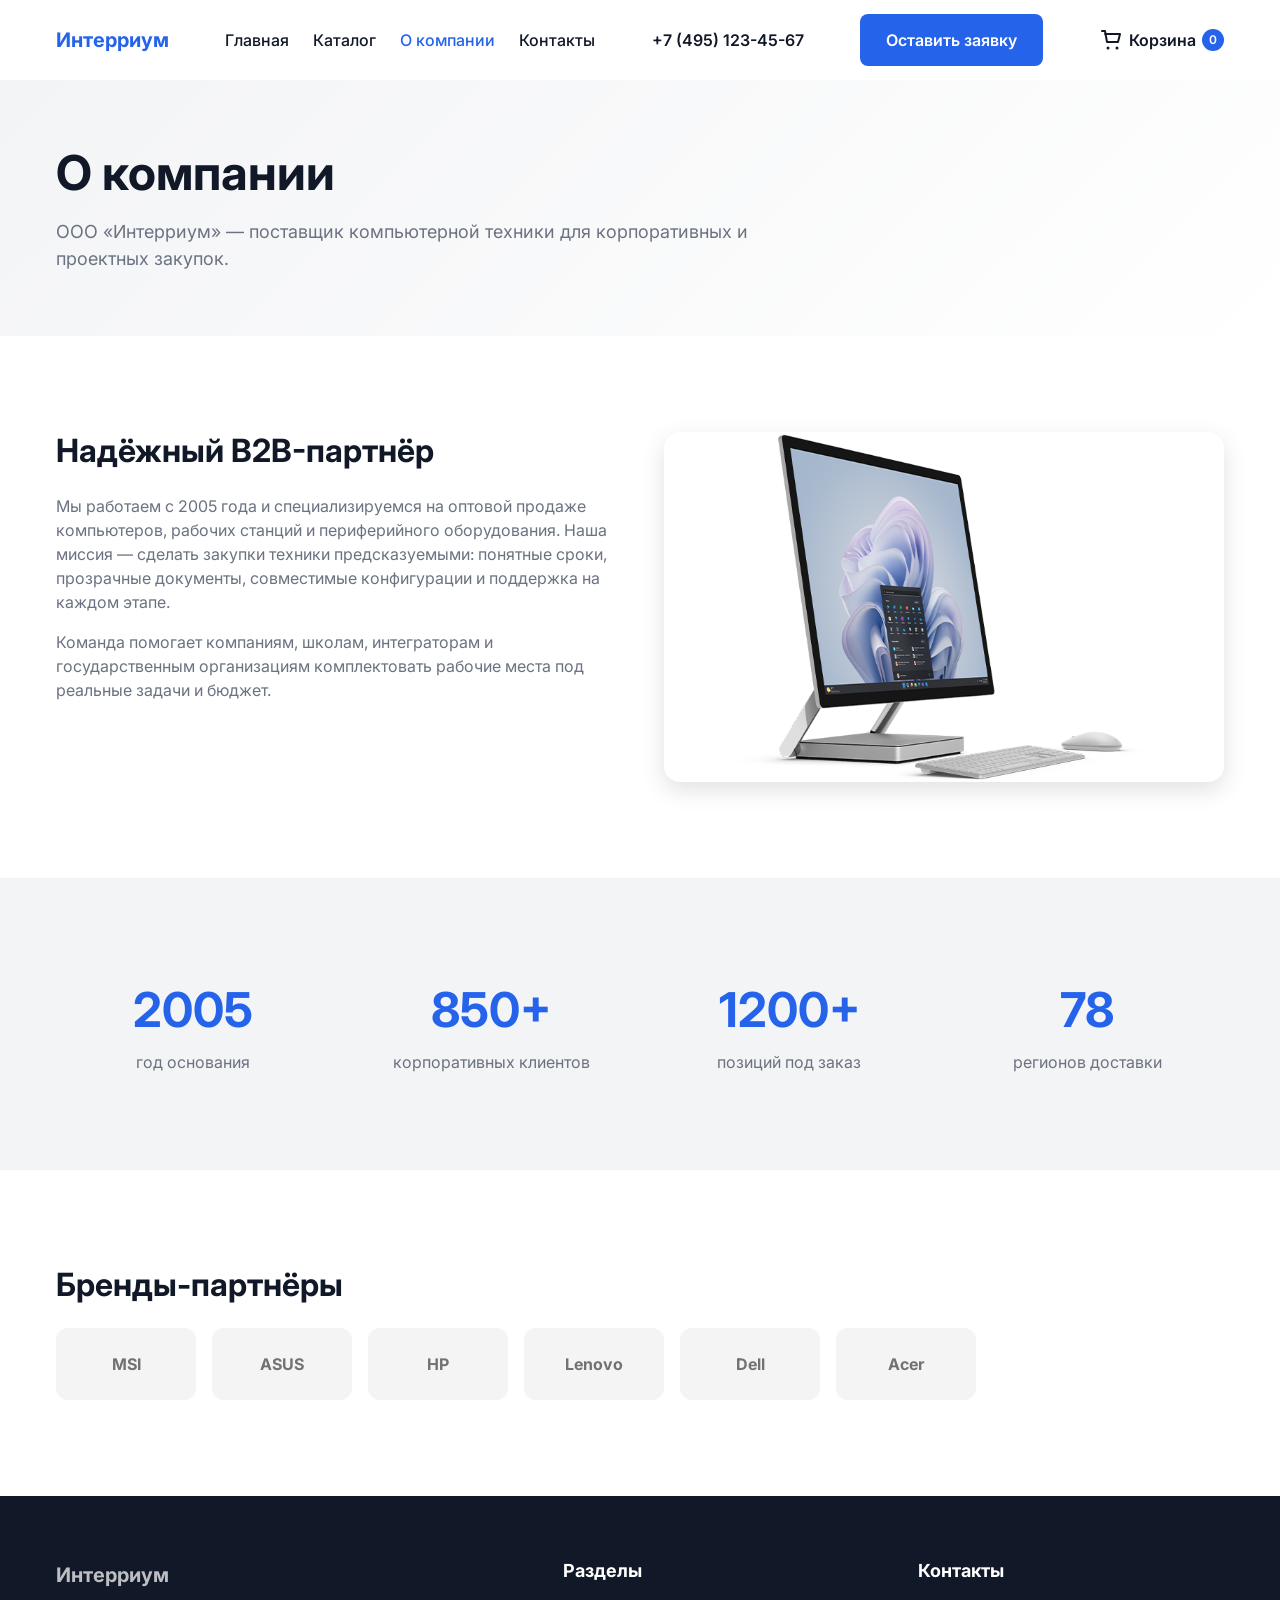
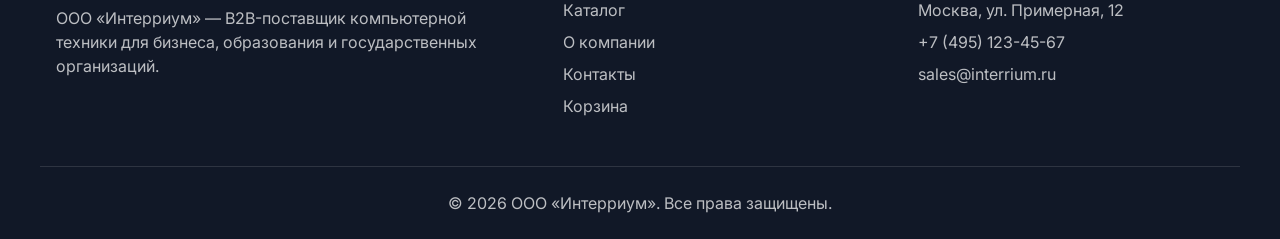
==== commit b9876b52: "prettier" ====
--- a/about.html
+++ b/about.html
@@ -1,14 +1,20 @@
 <!doctype html>
 <html lang="ru">
-<head>
-  <meta charset="UTF-8" />
-  <meta name="viewport" content="width=device-width, initial-scale=1.0" />
-  <meta name="description" content="ООО «Интерриум» — опытный оптовый поставщик компьютерной техники с 2005 года: история, миссия, достижения и бренды-партнёры." />
-  <title>О компании — ООО Интерриум</title>
+  <head>
+    <meta charset="UTF-8" />
+    <meta name="viewport" content="width=device-width, initial-scale=1.0" />
+    <meta
+      name="description"
+      content="ООО «Интерриум» — опытный оптовый поставщик компьютерной техники с 2005 года: история, миссия, достижения и бренды-партнёры."
+    />
+    <title>О компании — ООО Интерриум</title>
     <link rel="icon" href="assets/icons/favicon.svg" type="image/svg+xml" />
     <link rel="preconnect" href="https://fonts.googleapis.com" />
     <link rel="preconnect" href="https://fonts.gstatic.com" crossorigin />
-    <link href="https://fonts.googleapis.com/css2?family=Inter:wght@400;500;600;700;800&family=Manrope:wght@400;600;700&display=swap" rel="stylesheet" />
+    <link
+      href="https://fonts.googleapis.com/css2?family=Inter:wght@400;500;600;700;800&family=Manrope:wght@400;600;700&display=swap"
+      rel="stylesheet"
+    />
     <link rel="stylesheet" href="css/reset.css" />
     <link rel="stylesheet" href="css/variables.css" />
     <link rel="stylesheet" href="css/style.css" />
@@ -18,55 +24,165 @@
     <link rel="stylesheet" href="css/product.css" />
     <link rel="stylesheet" href="css/cart.css" />
     <link rel="stylesheet" href="css/adaptive.css" />
-</head>
-<body>
-<header class="header" id="siteHeader">
-  <div class="container header__inner">
-    <a href="index.html" class="header__logo" aria-label="ООО Интерриум, на главную">Интерриум</a>
-    <nav class="header__nav" aria-label="Основная навигация">
-      <ul class="header__nav-list"><li><a href="index.html" class="header__nav-link ">Главная</a></li>
-<li><a href="catalog.html" class="header__nav-link ">Каталог</a></li>
-<li><a href="about.html" class="header__nav-link active">О компании</a></li>
-<li><a href="contacts.html" class="header__nav-link ">Контакты</a></li></ul>
-    </nav>
-    <a href="tel:+74951234567" class="header__phone">+7 (495) 123-45-67</a>
-    <button type="button" class="btn btn--primary header__btn" data-modal="requestModal">Оставить заявку</button>
-    <a href="cart.html" class="header__cart" aria-label="Перейти в корзину">
-      <svg class="header__cart-icon" aria-hidden="true" viewBox="0 0 24 24" fill="none"><path d="M6 6h15l-2 8H8L6 3H3" stroke="currentColor" stroke-width="2" stroke-linecap="round" stroke-linejoin="round"/><circle cx="9" cy="20" r="1.5" fill="currentColor"/><circle cx="18" cy="20" r="1.5" fill="currentColor"/></svg>
-      <span>Корзина</span><span class="header__cart-count">0</span>
-    </a>
-    <button type="button" class="header__burger" aria-label="Открыть меню" aria-expanded="false"><span></span><span></span><span></span></button>
-  </div>
-</header>
-<main class="main">
-<section class="page-hero"><div class="container"><h1>О компании</h1><p>ООО «Интерриум» — поставщик компьютерной техники для корпоративных и проектных закупок.</p></div></section><section class="section about"><div class="container about__grid"><div><h2 class="section-title">Надёжный B2B-партнёр</h2><p>Мы работаем с 2005 года и специализируемся на оптовой продаже компьютеров, рабочих станций и периферийного оборудования. Наша миссия — сделать закупки техники предсказуемыми: понятные сроки, прозрачные документы, совместимые конфигурации и поддержка на каждом этапе.</p><p>Команда помогает компаниям, школам, интеграторам и государственным организациям комплектовать рабочие места под реальные задачи и бюджет.</p></div><img src="assets/images/banner_1.png" alt="Компьютерная техника ООО Интерриум" loading="lazy"></div></section><section class="section achievements"><div class="container achievements__grid"><div><strong>2005</strong><span>год основания</span></div><div><strong>850+</strong><span>корпоративных клиентов</span></div><div><strong>1200+</strong><span>позиций под заказ</span></div><div><strong>78</strong><span>регионов доставки</span></div></div></section><section class="section partners"><div class="container"><h2 class="section-title">Бренды-партнёры</h2><div class="partners__row"><span>MSI</span><span>ASUS</span><span>HP</span><span>Lenovo</span><span>Dell</span><span>Acer</span></div></div></section>
-</main>
-<footer class="footer">
-  <div class="container footer__grid">
-    <div><a href="index.html" class="footer__logo">Интерриум</a><p>ООО «Интерриум» — B2B-поставщик компьютерной техники для бизнеса, образования и государственных организаций.</p></div>
-    <nav aria-label="Навигация в подвале"><h2 class="footer__title">Разделы</h2><ul class="footer__links"><li><a href="catalog.html">Каталог</a></li><li><a href="about.html">О компании</a></li><li><a href="contacts.html">Контакты</a></li><li><a href="cart.html">Корзина</a></li></ul></nav>
-    <address class="footer__address"><h2 class="footer__title">Контакты</h2><p>Москва, ул. Примерная, 12</p><p><a href="tel:+74951234567">+7 (495) 123-45-67</a></p><p><a href="mailto:sales@interrium.ru">sales@interrium.ru</a></p></address>
-  </div>
-  <div class="container footer__bottom"><p class="footer__copy">© 2026 ООО «Интерриум». Все права защищены.</p></div>
-</footer>
-<div class="modal" id="requestModal" aria-hidden="true">
-  <div class="modal__overlay" data-modal-close></div>
-  <div class="modal__window" role="dialog" aria-modal="true" aria-labelledby="requestModalTitle">
-    <button type="button" class="modal__close" data-modal-close aria-label="Закрыть окно"><svg aria-hidden="true" viewBox="0 0 24 24" fill="none"><path d="M6 6l12 12M18 6 6 18" stroke="currentColor" stroke-width="2" stroke-linecap="round"/></svg></button>
-    <form class="form modal__form js-validate-form" novalidate>
-      <h2 id="requestModalTitle" class="form__title">Оставить заявку</h2>
-      <p class="form__text">Заполните форму, и менеджер подготовит оптовое предложение.</p>
-      <label class="form__field">Имя<input name="name" type="text" placeholder="Ваше имя" required /></label>
-      <label class="form__field">Организация<input name="organization" type="text" placeholder="Название организации" required /></label>
-      <label class="form__field">Телефон<input name="phone" type="tel" placeholder="+7 900 000-00-00" required /></label>
-      <label class="form__field">Email<input name="email" type="email" placeholder="name@company.ru" required /></label>
-      <label class="form__field">Комментарий<textarea name="message" placeholder="Какие компьютеры вас интересуют" required></textarea></label>
-      <button class="btn btn--primary form__submit" type="submit">Отправить</button>
-    </form>
-    <div class="form-success" hidden><h2>Спасибо! Заявка принята.</h2><p>Мы свяжемся с вами в ближайшее рабочее время.</p></div>
-  </div>
-</div>
-<script src="js/main.js"></script>
-<script src="js/modal.js"></script>
-</body>
-</html>+  </head>
+  <body>
+    <header class="header" id="siteHeader">
+      <div class="container header__inner">
+        <a href="index.html" class="header__logo" aria-label="ООО Интерриум, на главную">Интерриум</a>
+        <nav class="header__nav" aria-label="Основная навигация">
+          <ul class="header__nav-list">
+            <li><a href="index.html" class="header__nav-link">Главная</a></li>
+            <li><a href="catalog.html" class="header__nav-link">Каталог</a></li>
+            <li>
+              <a href="about.html" class="header__nav-link active">О компании</a>
+            </li>
+            <li>
+              <a href="contacts.html" class="header__nav-link">Контакты</a>
+            </li>
+          </ul>
+        </nav>
+        <a href="tel:+74951234567" class="header__phone">+7 (495) 123-45-67</a>
+        <button type="button" class="btn btn--primary header__btn" data-modal="requestModal">Оставить заявку</button>
+        <a href="cart.html" class="header__cart" aria-label="Перейти в корзину">
+          <svg class="header__cart-icon" aria-hidden="true" viewBox="0 0 24 24" fill="none">
+            <path d="M6 6h15l-2 8H8L6 3H3" stroke="currentColor" stroke-width="2" stroke-linecap="round" stroke-linejoin="round" />
+            <circle cx="9" cy="20" r="1.5" fill="currentColor" />
+            <circle cx="18" cy="20" r="1.5" fill="currentColor" />
+          </svg>
+          <span>Корзина</span>
+          <span class="header__cart-count">0</span>
+        </a>
+        <button type="button" class="header__burger" aria-label="Открыть меню" aria-expanded="false">
+          <span></span>
+          <span></span>
+          <span></span>
+        </button>
+      </div>
+    </header>
+    <main class="main">
+      <section class="page-hero">
+        <div class="container">
+          <h1>О компании</h1>
+          <p>ООО «Интерриум» — поставщик компьютерной техники для корпоративных и проектных закупок.</p>
+        </div>
+      </section>
+      <section class="section about">
+        <div class="container about__grid">
+          <div>
+            <h2 class="section-title">Надёжный B2B-партнёр</h2>
+            <p>
+              Мы работаем с 2005 года и специализируемся на оптовой продаже компьютеров, рабочих станций и периферийного оборудования. Наша
+              миссия — сделать закупки техники предсказуемыми: понятные сроки, прозрачные документы, совместимые конфигурации и поддержка на
+              каждом этапе.
+            </p>
+            <p>
+              Команда помогает компаниям, школам, интеграторам и государственным организациям комплектовать рабочие места под реальные
+              задачи и бюджет.
+            </p>
+          </div>
+          <img src="assets/images/banner_1.png" alt="Компьютерная техника ООО Интерриум" loading="lazy" />
+        </div>
+      </section>
+      <section class="section achievements">
+        <div class="container achievements__grid">
+          <div>
+            <strong>2005</strong>
+            <span>год основания</span>
+          </div>
+          <div>
+            <strong>850+</strong>
+            <span>корпоративных клиентов</span>
+          </div>
+          <div>
+            <strong>1200+</strong>
+            <span>позиций под заказ</span>
+          </div>
+          <div>
+            <strong>78</strong>
+            <span>регионов доставки</span>
+          </div>
+        </div>
+      </section>
+      <section class="section partners">
+        <div class="container">
+          <h2 class="section-title">Бренды-партнёры</h2>
+          <div class="partners__row">
+            <span>MSI</span>
+            <span>ASUS</span>
+            <span>HP</span>
+            <span>Lenovo</span>
+            <span>Dell</span>
+            <span>Acer</span>
+          </div>
+        </div>
+      </section>
+    </main>
+    <footer class="footer">
+      <div class="container footer__grid">
+        <div>
+          <a href="index.html" class="footer__logo">Интерриум</a>
+          <p>ООО «Интерриум» — B2B-поставщик компьютерной техники для бизнеса, образования и государственных организаций.</p>
+        </div>
+        <nav aria-label="Навигация в подвале">
+          <h2 class="footer__title">Разделы</h2>
+          <ul class="footer__links">
+            <li><a href="catalog.html">Каталог</a></li>
+            <li><a href="about.html">О компании</a></li>
+            <li><a href="contacts.html">Контакты</a></li>
+            <li><a href="cart.html">Корзина</a></li>
+          </ul>
+        </nav>
+        <address class="footer__address">
+          <h2 class="footer__title">Контакты</h2>
+          <p>Москва, ул. Примерная, 12</p>
+          <p><a href="tel:+74951234567">+7 (495) 123-45-67</a></p>
+          <p><a href="mailto:sales@interrium.ru">sales@interrium.ru</a></p>
+        </address>
+      </div>
+      <div class="container footer__bottom">
+        <p class="footer__copy">© 2026 ООО «Интерриум». Все права защищены.</p>
+      </div>
+    </footer>
+    <div class="modal" id="requestModal" aria-hidden="true">
+      <div class="modal__overlay" data-modal-close></div>
+      <div class="modal__window" role="dialog" aria-modal="true" aria-labelledby="requestModalTitle">
+        <button type="button" class="modal__close" data-modal-close aria-label="Закрыть окно">
+          <svg aria-hidden="true" viewBox="0 0 24 24" fill="none">
+            <path d="M6 6l12 12M18 6 6 18" stroke="currentColor" stroke-width="2" stroke-linecap="round" />
+          </svg>
+        </button>
+        <form class="form modal__form js-validate-form" novalidate>
+          <h2 id="requestModalTitle" class="form__title">Оставить заявку</h2>
+          <p class="form__text">Заполните форму, и менеджер подготовит оптовое предложение.</p>
+          <label class="form__field">
+            Имя
+            <input name="name" type="text" placeholder="Ваше имя" required />
+          </label>
+          <label class="form__field">
+            Организация
+            <input name="organization" type="text" placeholder="Название организации" required />
+          </label>
+          <label class="form__field">
+            Телефон
+            <input name="phone" type="tel" placeholder="+7 900 000-00-00" required />
+          </label>
+          <label class="form__field">
+            Email
+            <input name="email" type="email" placeholder="name@company.ru" required />
+          </label>
+          <label class="form__field">
+            Комментарий
+            <textarea name="message" placeholder="Какие компьютеры вас интересуют" required></textarea>
+          </label>
+          <button class="btn btn--primary form__submit" type="submit">Отправить</button>
+        </form>
+        <div class="form-success" hidden>
+          <h2>Спасибо! Заявка принята.</h2>
+          <p>Мы свяжемся с вами в ближайшее рабочее время.</p>
+        </div>
+      </div>
+    </div>
+    <script src="js/main.js"></script>
+    <script src="js/modal.js"></script>
+  </body>
+</html>
--- a/css/header.css
+++ b/css/header.css
@@ -5,7 +5,7 @@
   right: 0;
   z-index: 900;
   min-height: var(--header-height);
-  background-color: rgba(var(--color-white-rgb), .96);
+  background-color: rgba(var(--color-white-rgb), 0.5);
   backdrop-filter: blur(14px);
   transition: box-shadow var(--transition-base);
 }
@@ -59,6 +59,7 @@
   gap: 6px;
   color: var(--color-dark);
   font-weight: var(--font-weight-semibold);
+  transition: color var(--transition-base);
 }
 
 .header__cart:hover {
@@ -100,7 +101,9 @@
   height: 2px;
   border-radius: var(--radius-full);
   background-color: var(--color-dark);
-  transition: transform var(--transition-base), opacity var(--transition-base);
+  transition:
+    transform var(--transition-base),
+    opacity var(--transition-base);
 }
 
 .header__burger.is-active span:nth-child(1) {
--- a/css/footer.css
+++ b/css/footer.css
@@ -7,7 +7,7 @@
 .footer p,
 .footer a,
 .footer span {
-  color: rgba(var(--color-white-rgb), .72);
+  color: rgba(var(--color-white-rgb), 0.72);
 }
 
 .footer a {
@@ -52,5 +52,6 @@
 .footer__bottom {
   margin-top: var(--spacing-2xl);
   padding-top: var(--spacing-lg);
-  border-top: 1px solid rgba(var(--color-white-rgb), .12);
+  border-top: 1px solid rgba(var(--color-white-rgb), 0.12);
+  text-align: center;
 }
--- a/css/catalog.css
+++ b/css/catalog.css
@@ -61,10 +61,12 @@
   width: 20px;
   height: 20px;
   flex: 0 0 20px;
-  border: 2px solid rgba(var(--color-gray-rgb), .38);
+  border: 2px solid rgba(var(--color-gray-rgb), 0.38);
   border-radius: var(--radius-sm);
   background-color: var(--color-white);
-  transition: background-color var(--transition-base), border-color var(--transition-base);
+  transition:
+    background-color var(--transition-base),
+    border-color var(--transition-base);
 }
 
 .filters input[type="checkbox"]:checked {
@@ -123,7 +125,7 @@
 
 .catalog__grid {
   display: grid;
-  grid-template-columns: repeat(3, 1fr);
+  grid-template-columns: repeat(2, 1fr);
   gap: var(--spacing-lg);
 }
 
@@ -148,11 +150,14 @@
   min-width: 44px;
   min-height: 44px;
   padding: 8px 14px;
-  border: 1px solid rgba(var(--color-gray-rgb), .28);
+  border: 1px solid rgba(var(--color-gray-rgb), 0.28);
   border-radius: var(--radius-md);
   color: var(--color-dark);
   background-color: var(--color-white);
-  transition: background-color var(--transition-base), color var(--transition-base), border-color var(--transition-base);
+  transition:
+    background-color var(--transition-base),
+    color var(--transition-base),
+    border-color var(--transition-base);
 }
 
 .pagination button:hover,
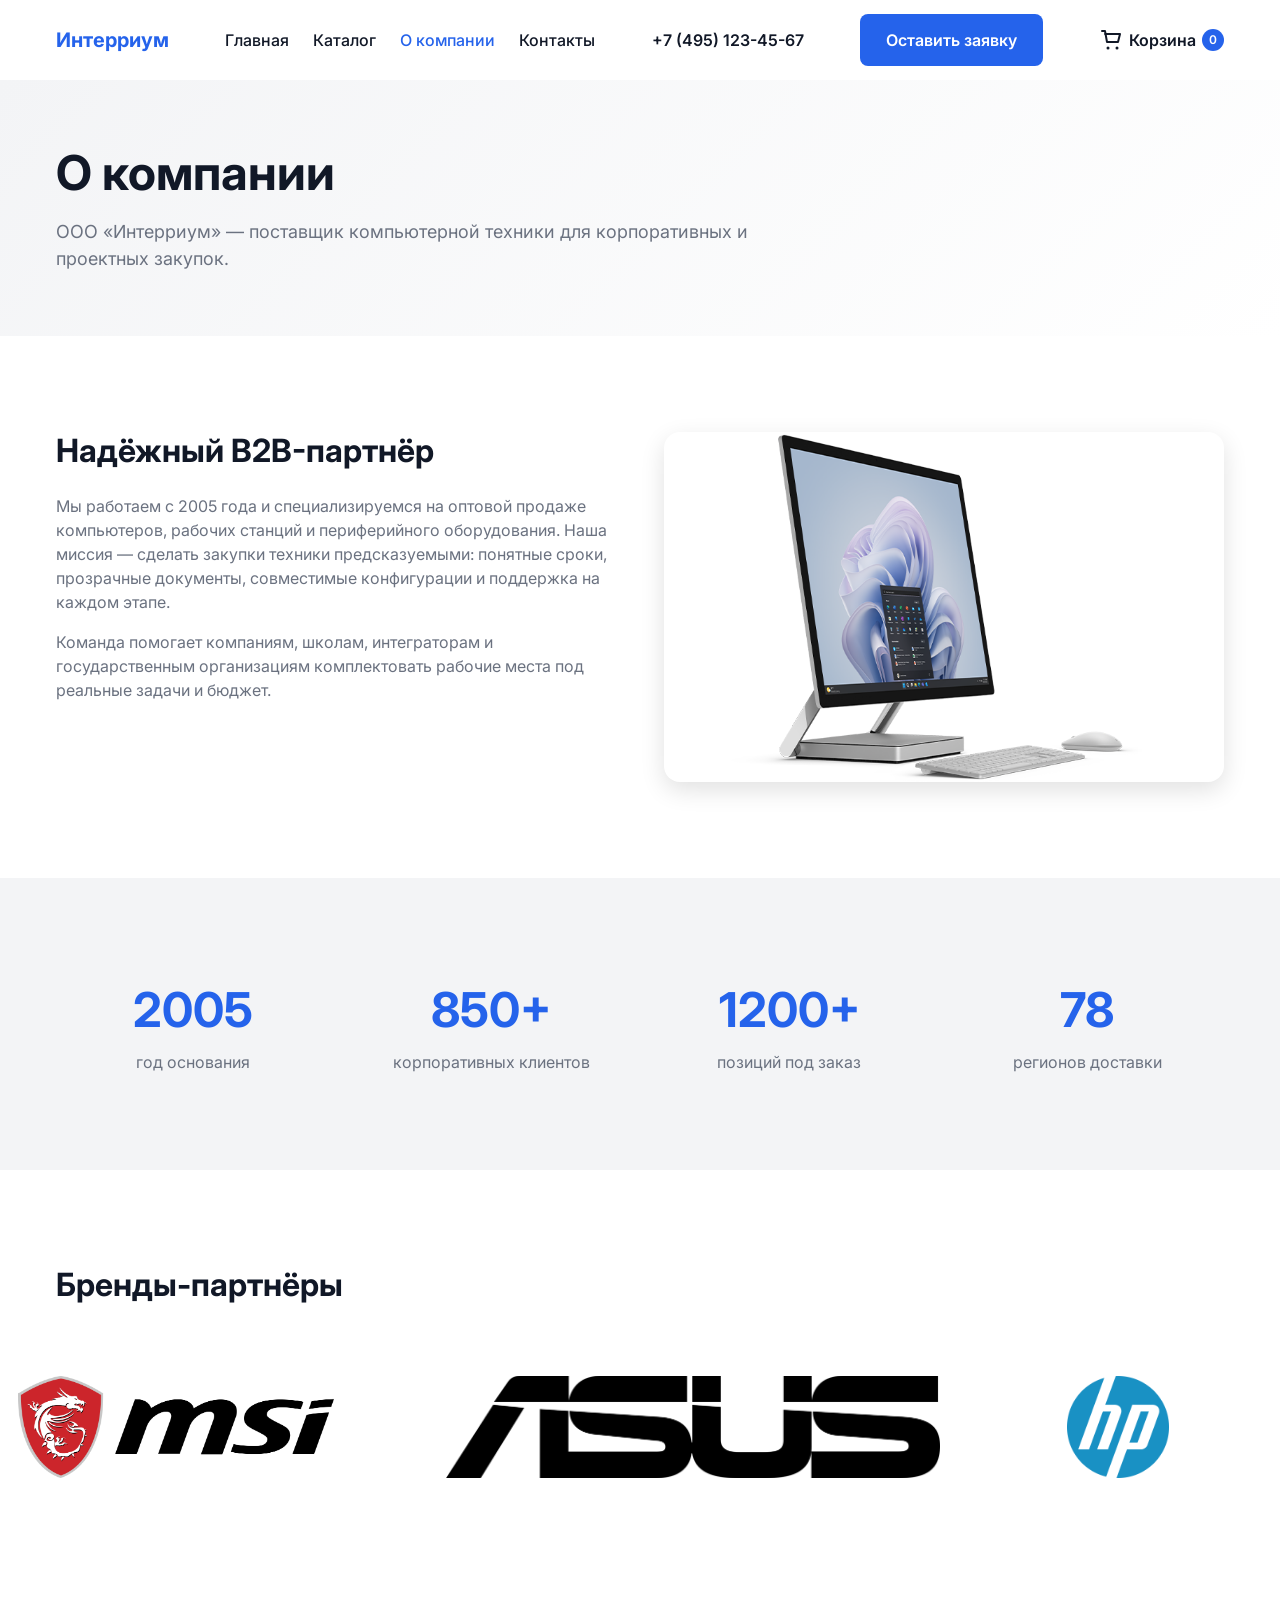
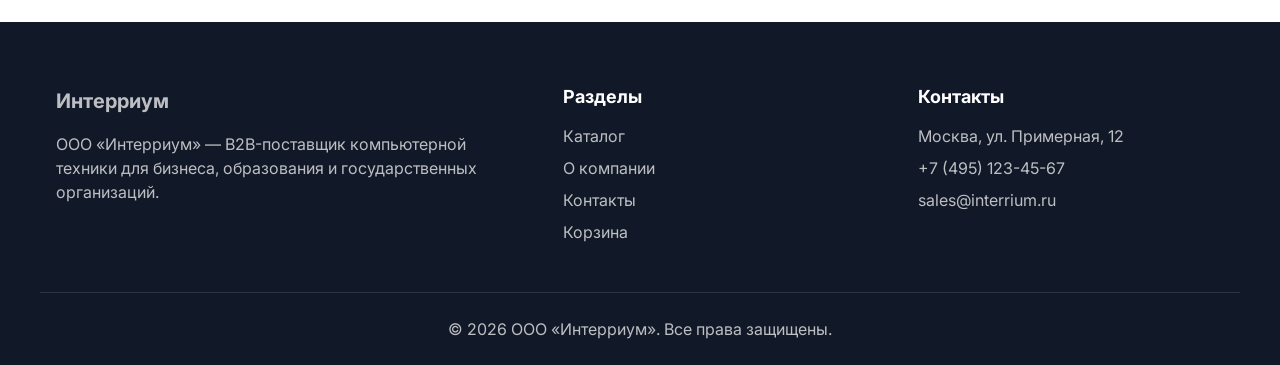
==== commit 4e7494e6: "Add partners carousel functionality with dynamic loading and animation" ====
--- a/about.html
+++ b/about.html
@@ -106,13 +106,10 @@
       <section class="section partners">
         <div class="container">
           <h2 class="section-title">Бренды-партнёры</h2>
-          <div class="partners__row">
-            <span>MSI</span>
-            <span>ASUS</span>
-            <span>HP</span>
-            <span>Lenovo</span>
-            <span>Dell</span>
-            <span>Acer</span>
+          <div class="partners__slider">
+            <div class="partners__track">
+              <!-- Элементы будут добавлены через JS -->
+            </div>
           </div>
         </div>
       </section>
@@ -184,5 +181,6 @@
     </div>
     <script src="js/main.js"></script>
     <script src="js/modal.js"></script>
+    <script src="js/carousel.js"></script>
   </body>
 </html>
--- a/css/style.css
+++ b/css/style.css
@@ -1,3 +1,4 @@
+/* === Базовые настройки сайта: применяются на всех страницах === */
 html {
   scroll-behavior: smooth;
 }
@@ -48,6 +49,7 @@
   color: var(--color-gray);
 }
 
+/* === Общая сетка и отступы страниц === */
 .main {
   padding-top: var(--header-height);
 }
@@ -72,6 +74,7 @@
   font-size: var(--font-size-lg);
 }
 
+/* === Общие кнопки === */
 .btn {
   display: inline-flex;
   min-height: 44px;
@@ -119,6 +122,7 @@
   background-color: var(--color-primary);
 }
 
+/* === Вспомогательные классы доступности === */
 .visually-hidden {
   position: absolute;
   width: 1px;
@@ -131,6 +135,7 @@
   border: 0;
 }
 
+/* === Внутренний hero-блок: каталог, товар, о компании, контакты, корзина === */
 .page-hero {
   padding: var(--spacing-3xl) 0;
   background: linear-gradient(135deg, var(--color-light), var(--color-white));
@@ -146,17 +151,14 @@
   font-size: var(--font-size-lg);
 }
 
+/* === Главная страница: первый экран === */
 .hero--home {
   min-height: calc(100vh - var(--header-height));
   display: flex;
   align-items: center;
   position: relative;
   background:
-    radial-gradient(
-      circle at 10% 20%,
-      rgba(var(--color-primary-rgb), 0.16),
-      transparent 34%
-    ),
+    radial-gradient(circle at 10% 20%, rgba(var(--color-primary-rgb), 0.16), transparent 34%),
     linear-gradient(135deg, var(--color-light), var(--color-white));
 }
 
@@ -204,6 +206,7 @@
   gap: var(--spacing-md);
 }
 
+/* === Общие сетки и оболочки карточек для нескольких страниц === */
 .advantages__grid,
 .products-grid,
 .steps__grid,
@@ -234,6 +237,7 @@
   box-shadow: var(--shadow-sm);
 }
 
+/* === Главная страница: преимущества === */
 .advantage-card {
   padding: var(--spacing-lg);
   transition:
@@ -269,6 +273,7 @@
   margin-bottom: var(--spacing-sm);
 }
 
+/* === Главная страница и каталог: карточки товаров === */
 .products-grid,
 .products-grid--featured {
   grid-template-columns: repeat(3, 1fr);
@@ -325,6 +330,7 @@
   background-color: rgba(var(--color-danger-rgb), 0.12);
 }
 
+/* === Главная страница: этапы сотрудничества === */
 .steps__grid {
   grid-template-columns: repeat(4, 1fr);
   counter-reset: steps;
@@ -351,6 +357,7 @@
   font-weight: var(--font-weight-bold);
 }
 
+/* === Главная страница: отзывы клиентов === */
 .reviews__grid {
   grid-template-columns: repeat(3, 1fr);
 }
@@ -362,11 +369,11 @@
 .review-card p {
   position: relative;
   margin-bottom: var(--spacing-lg);
-  padding-left: var(--spacing-lg);
+  padding-left: var(--spacing-xl);
 }
 
 .review-card p::before {
-  content: "«";
+  content: "“";
   position: absolute;
   left: 0;
   top: -12px;
@@ -399,6 +406,7 @@
   font-weight: var(--font-weight-bold);
 }
 
+/* === Формы заявок и обратной связи: главная, контакты и модальное окно === */
 .request-section {
   background-color: var(--color-light);
 }
@@ -482,6 +490,7 @@
   margin-bottom: var(--spacing-sm);
 }
 
+/* === Страница «О компании» === */
 .about__grid img {
   width: 100%;
   border-radius: var(--radius-xl);
@@ -515,33 +524,58 @@
   color: var(--color-gray);
 }
 
-.partners__row {
+/* Карусель партнёров */
+.partners__slider {
+  overflow: hidden;
+  position: relative;
+  width: 100vw;
+  margin-left: calc(50% - 50vw);
+}
+
+.partners__track {
   display: flex;
-  flex-wrap: wrap;
   gap: var(--spacing-md);
-}
-
-.partners__row span {
-  min-width: 140px;
+  width: fit-content;
+}
+
+.partners__item {
+  flex-shrink: 0;
+  min-width: 180px;
+  height: 150px;
   padding: var(--spacing-lg);
+  margin: var(--spacing-lg);
   border-radius: var(--radius-lg);
-  color: var(--color-gray);
-  background-color: var(--color-light);
-  text-align: center;
-  font-weight: var(--font-weight-bold);
-  filter: grayscale(1);
+  display: flex;
+  align-items: center;
+  justify-content: center;
+  filter: grayscale(0.2);
   transition:
     filter var(--transition-base),
-    color var(--transition-base),
-    transform var(--transition-base);
-}
-
-.partners__row span:hover {
+    transform var(--transition-base),
+    box-shadow var(--transition-base);
+}
+
+.partners__item:hover {
   filter: grayscale(0);
-  color: var(--color-primary);
   transform: translateY(-4px);
 }
 
+.partners__item img {
+  max-width: 100%;
+  max-height: 100%;
+  object-fit: contain;
+}
+
+/* Адаптивность */
+@media (max-width: 768px) {
+  .partners__item {
+    min-width: 140px;
+    height: 80px;
+    padding: var(--spacing-md);
+  }
+}
+
+/* === Страница «Контакты» === */
 .contacts__map iframe {
   width: 100%;
   min-height: 420px;
@@ -558,6 +592,7 @@
   margin-top: var(--spacing-md);
 }
 
+/* === Всплывающие уведомления: добавление в корзину и действия пользователя === */
 .toast {
   position: fixed;
   right: 16px;
@@ -582,6 +617,7 @@
   opacity: 1;
 }
 
+/* === Анимации === */
 @keyframes fadeIn {
   from {
     opacity: 0;
@@ -593,6 +629,7 @@
   }
 }
 
+/* === Общее модальное окно заявки: все страницы === */
 .modal {
   position: fixed;
   inset: 0;
